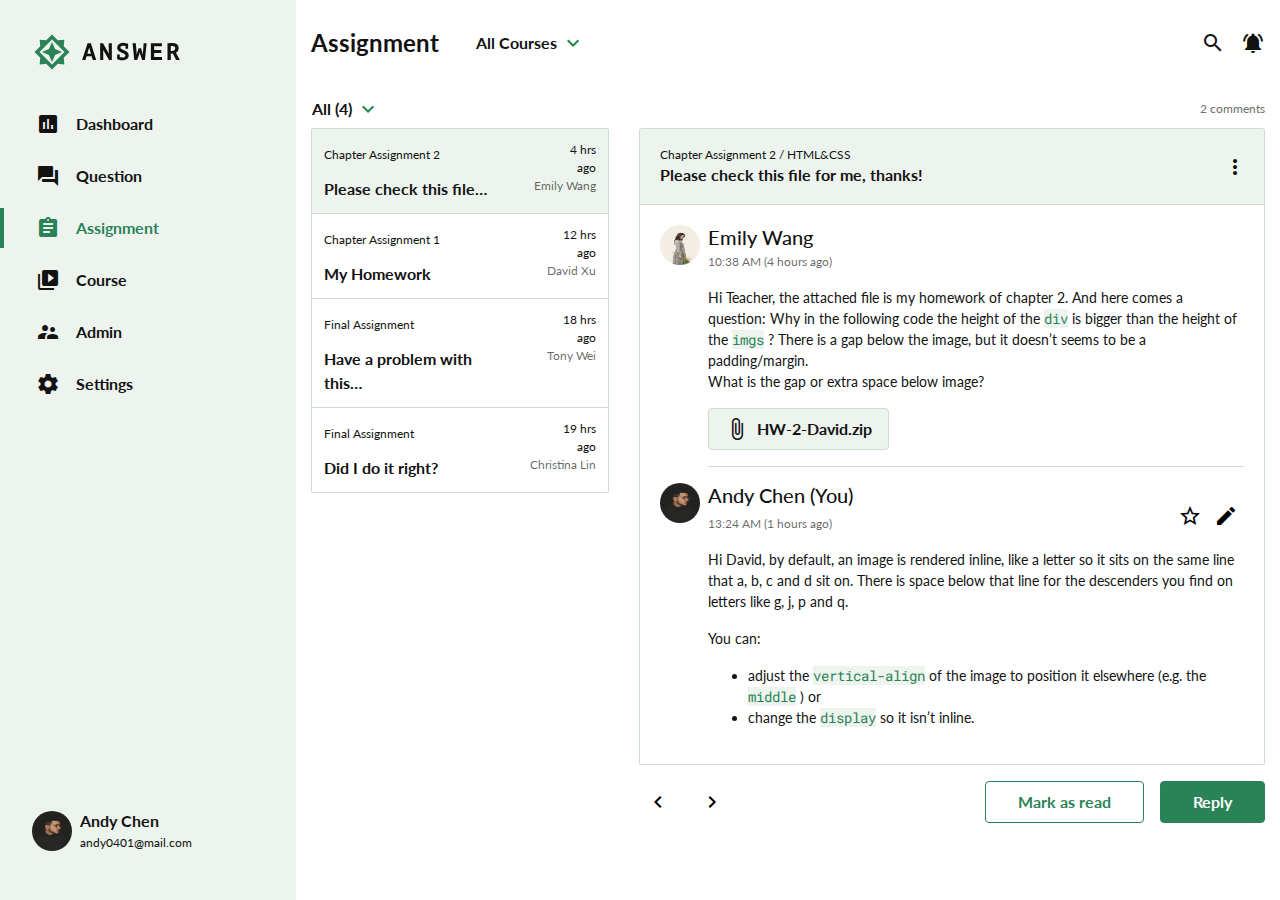
==== index.html @ 5326ee1f "Initial commit" ====
<!DOCTYPE html>
<html lang="en">

  <head>
    <meta charset="UTF-8">
    <meta name="viewport" content="width=device-width, initial-scale=1.0">
    <meta http-equiv="X-UA-Compatible" content="ie=edge">

    <!-- 作者 -->
    <meta name="author" content="" />
    <!-- 關鍵字 -->
    <meta name="keywords" content="" />
    <!-- 網頁說明 -->
    <meta name="description" content="" />
    <!-- 公司名稱 -->
    <meta name="company" content="" />
    <!-- 版權宣告 -->
    <meta name="copyright" content="" />
    <!-- 網站發佈地址 -->
    <meta name="Distribution" content="" />
    <!-- 分享的標題  -->
    <meta property=" og:title" content="" />
    <!-- 分享的內容敘述 -->
    <meta property="og:description" content="" />
    <!-- 分享的網頁連結 -->
    <meta property="og:url" content="" />
    <!--分享在FB的縮圖 -->
    <meta property="og:image" content="" />

    <link rel="shortcut icon" href="./assets/images/logo.ico">
    

    <title>Assignment</title>
    <!-- google fonts -->
    <link href="https://fonts.googleapis.com/css2?family=Lato:wght@400;700&display=swap" rel="stylesheet">
    <link href="https://fonts.googleapis.com/css2?family=Roboto+Mono&display=swap" rel="stylesheet">
    <!-- material icons -->
    <link rel="stylesheet" href="https://fonts.googleapis.com/icon?family=Material+Icons">
    <!-- fontawesome -->
    <link rel="stylesheet" href="https://cdnjs.cloudflare.com/ajax/libs/font-awesome/5.13.0/css/all.min.css" />
    <!-- 編譯 css -->
    <link rel="stylesheet" href="./assets/style/all.css">
  </head>

  <body class="d-flex">
   
    <!-- sidebar -->
    <aside class="sidebar d-flex flex-column justify-content-between">
      <div> 
        <!-- logo -->
      <h1 class="m-6">
        <a href="index.html" class="logo text-hide d-block">
          ANSWER
        </a>
      </h1>

      <!-- menu -->
      <ul class="font-family-lato font-weight-bold">
        <li class="menu-item mb-3">
          <a href="#" class="d-flex align-items-center pl-6 py-2 ">
            <span class="material-icons mr-4">insert_chart</span>
            Dashboard
          </a>
        </li>

        <li class="menu-item mb-3">
          <a href="#" class="d-flex align-items-center pl-6 py-2">
            <span class="material-icons mr-4">forum</span>
            Question
          </a>
        </li>

        <li class="menu-item mb-3">
          <a href="index.html" class="assignment-active d-flex align-items-center pl-6 py-2" data-sidebar="assignment">
            <span class="material-icons mr-4">assignment</span>
            Assignment
          </a>
        </li>

        <li class="menu-item mb-3">
          <a href="#" class="d-flex align-items-center pl-6 py-2">
            <span class="material-icons mr-4">video_library</span>
            Course
          </a>
        </li>
        
        <li class="menu-item mb-3">
          <a href="admin.html" class="admin-active d-flex align-items-center pl-6 py-2" data-sidebar="admin">
            <span class="material-icons mr-4">supervisor_account</span>
            Admin
          </a>
        </li>

        <li class="menu-item mb-3">
          <a href="#" class="d-flex align-items-center pl-6 py-2">
            <span class="material-icons mr-4">settings</span>
            Settings
          </a>
        </li>
      </ul>
      </div>
      

      <!-- account -->
      <div class="media m-6">
        <img src="./assets/images/photo-2.jpeg" class="align-self-start mr-2 photo" alt="stutent's photo">
        <div class="media-body">
          <h5 class="mt-0 mb-1 font-weight-bold font-size-base">Andy Chen</h5>
          <span class="font-size-xs d-block color-gray-800 mb-4">andy0401@mail.com</span>
          
        </div>
      </div>
    </aside>

    <!-- main -->
    <main class="main">
      <div class="container ">
        

        <header class="header  font-family-lato font-weight-bold py-5 mb-1">
  
  <div class="row ">
    
    <div class="col-2 d-flex align-items-center ">
      <h2 class="title m-0 font-weight-bold ">Assignment</h2>
      
    </div>
    
    <div class="col-2">
      <div class="dropdown">
        <button class="btn btn-light-light d-flex align-items-center font-weight-bold px-0" type="button" id="dropdownMenu2" data-toggle="dropdown" aria-haspopup="true" aria-expanded="false">
          All Courses
          <span class="material-icons ml-1 text-secondary">expand_more</span>
          
        </button>
        <div class="dropdown-menu" aria-labelledby="dropdownMenu2">
          <button class="dropdown-item" type="button">HTML / CSS</button>
          <button class="dropdown-item" type="button">Sass</button>
          <button class="dropdown-item" type="button">Boostrap</button>
        </div>
      </div>
    </div>
  
    
    <div class="col-8 d-flex justify-content-end align-items-center ">
      
        <input type="search" id="search">
        <label for="search" class="d-flex align-items-center m-0">
          <a href="#" class="d-block">
            <span class="material-icons d-block">search</span>
          </a>
        </label>
        
        
        <a href="#" class="d-flex align-items-center ml-4">
          <span class="material-icons">notifications_active</span>
        </a>
       
    </div>
  </div>
  
</header>


<section class="content pb-6">
  <div class="row">
    <div class="col">
      <div class="dropdown">
        <button class="btn btn-light-light d-flex align-items-center font-weight-bold px-0" type="button" id="dropdownMenu2" data-toggle="dropdown" aria-haspopup="true" aria-expanded="false">
          All (4)
          <span class="material-icons ml-1 text-secondary">expand_more</span>
          
        </button>
        <div class="dropdown-menu" aria-labelledby="dropdownMenu2">
          <button class="dropdown-item" type="button">HTML / CSS</button>
          <button class="dropdown-item" type="button">Sass</button>
          <button class="dropdown-item" type="button">Boostrap</button>
        </div>
      </div>
    </div>
    <div class="col d-flex justify-content-end align-items-center">
      <span class="comments">2 comments</span>
    </div>
  </div>
  <div class="row">

    <!-- 列表 -->
    <div class="col-4">
      <ul class="list-group">
        <li class="list-group-item px-3 active">
          <div class="row">
            <div class="col-9">
              <span class="font-size-xs">Chapter Assignment 2</span>
            </div>
            <div class="col-3">
              <span class="font-size-xs d-block text-right">4 hrs ago</span>
            </div>
          </div>

          <div class="row">
            <div class="col-8">
              <p class="font-weight-bold mb-0">Please check this file…</p>
            </div>
            <div class="col-4">
              <span class="font-size-xs color-dark-800 d-block text-right">Emily Wang</span>
            </div>
          </div>
        </li>
        <li class="list-group-item px-3">
          <div class="row">
            <div class="col-9">
              <span class="font-size-xs">Chapter Assignment 1</span>
            </div>
            <div class="col-3">
              <span class="font-size-xs d-block text-right">12 hrs ago</span>
            </div>
          </div>

          <div class="row">
            <div class="col-8">
              <p class="font-weight-bold mb-0">My Homework</p>
            </div>
            <div class="col-4">
              <span class="font-size-xs color-dark-800 d-block text-right">David Xu</span>
            </div>
          </div>
        </li>
        <li class="list-group-item px-3">
          <div class="row">
            <div class="col-9">
              <span class="font-size-xs">Final Assignment</span>
            </div>
            <div class="col-3">
              <span class="font-size-xs d-block text-right">18 hrs ago</span>
            </div>
          </div>

          <div class="row">
            <div class="col-8">
              <p class="font-weight-bold mb-0">Have a problem with this…</p>
            </div>
            <div class="col-4">
              <span class="font-size-xs color-dark-800 d-block text-right">Tony Wei</span>
            </div>
          </div>
        </li>        
        <li class="list-group-item px-3">
          <div class="row">
            <div class="col-9">
              <span class="font-size-xs">Final Assignment</span>
            </div>
            <div class="col-3">
              <span class="font-size-xs d-block text-right">19 hrs ago</span>
            </div>
          </div>

          <div class="row">
            <div class="col-8">
              <p class="font-weight-bold mb-0">Did I do it right?</p>
            </div>
            <div class="col-4">
              <span class="font-size-xs color-dark-800 d-block text-right">Christina Lin</span>
            </div>
          </div>
        </li>
      </ul>
    </div>
    <div class="col-8">
      <!-- 列表項目內容 -->
      <div class="card  position-relative">
        <div class="card-header">
          <div class="row">
            <div class="col-11">
              <span class="font-size-xs">Chapter Assignment 2 / HTML&CSS</span>
              <h3 class="font-size-base font-weight-bold">Please check this file for me, thanks!</h3>
            </div>
            <div class="col-1 d-flex align-items-center">
              <a href="#">
                <span class="material-icons d-block">more_vert</span>
              </a>
            </div>
          </div>
        </div>
        <div class="card-body mb-4">
          <!-- 對話內容 -->
          <div class="media">
            <img src="./assets/images/photo-1.jpeg" class="align-self-start mr-2 photo" alt="stutent's photo">
            <div class="media-body">
              <h5 class="mt-0 mb-1">Emily Wang</h5>
              <span class="font-size-xs d-block color-dark-800 mb-4">10:38 AM (4 hours ago)</span>
              <p class="mb-4 font-size-sm">Hi Teacher, the attached file is my homework of chapter 2. And here comes a question: Why in the following code the height of the <code class="code">div</code> is bigger than the height of the <code class="code">imgs</code>  ? There is a gap below the image, but it doesn’t seems to be a padding/margin. <br> What is the gap or extra space below image?</p>
              <button type="button" class="btn btn-file px-4 py-2 font-weight-bold d-flex align-items-center">
                <i class="material-icons mr-2">attach_file</i>
                HW-2-David.zip
              </button>   
              <hr class="hr">                
            </div>
          </div>

          <div class="media">
            <img src="./assets/images/photo-2.jpeg" class="align-self-start mr-2 photo" alt="teacher's photo">
            <div class="media-body">
              <div class="row">
                <div class="col-8">
                  <h5 class="mt-0">Andy Chen (You)</h5>
                  <span class="font-size-xs d-block color-dark-800 mb-4">13:24 AM (1 hours ago)</span>
                </div>
                <div class="col-4 d-flex  justify-content-end">
                  <button class="material-icons btn-edit btn-star">star_border</button>
                  <button class="material-icons btn-edit btn-star-fill">star</button>
                  <button class="material-icons btn-edit">edit</button>
                </div>
              </div>
              <p class="font-size-sm">Hi David, by default, an image is rendered inline, like a letter so it sits on the same line that a, b, c and d sit on. There is space below that line for the descenders you find on letters like g, j, p and q.</p>
              <p class="font-size-sm">You can:</p>
              <ul class="recommand-list font-size-sm pl-7" >
                <li class="">adjust the <code class="code">vertical-align</code>  of the image to position it elsewhere (e.g. the <code class="code">middle</code>  ) or  </li>
                <li class="">change the <code class="code">display</code>  so it isn’t inline.</li>
              </ul>
            </div>
          </div>
          
          
        </div>
        <div class="row">
          <div class="col-6 d-flex align-items-center">
            <button class="material-icons btn-arrow mr-4">chevron_left</button>
            <button class="material-icons btn-arrow">chevron_right</button>
          </div>
          <div class="col-6 d-flex align-items-center justify-content-end">
            <button type="button" class="btn btn-outline-secondary px-6 py-2 font-weight-bold">Mark as read</button>
            <button  class="btn btn-secondary px-6 py-2 font-weight-bold ml-4" onclick="displayManagerReply()">Reply</button>
          </div>
        </div>
        <!-- 回覆區 -->
        <div class="card manager-reply  position-absolute">
          <div class="card-header px-5 py-4">
            <div class="row">
              <div class="col-3 pr-0">
                <div class="dropdown">
                  <button class="btn btn-primary d-flex align-items-center font-weight-bold" type="button" id="dropdownMenu2" data-toggle="dropdown" aria-haspopup="true" aria-expanded="false">
                    Body Text
                    <span class="material-icons ml-2">arrow_drop_down</span>
                    
                  </button>
                  <div class="dropdown-menu" aria-labelledby="dropdownMenu2">
                    <button class="dropdown-item" type="button">h1</button>
                    <button class="dropdown-item" type="button">h2</button>
                    <button class="dropdown-item" type="button">h3</button>
                    <button class="dropdown-item" type="button">h4</button>
                    <button class="dropdown-item" type="button">h5</button>
                    <button class="dropdown-item" type="button">h6</button>
                  </div>
                </div>
              </div>
              <div class="col-9 d-flex align-items-center ">
                <a href="#" class="material-icons d-block mr-5">
                  format_bold
                </a>
                
                <a href="#" class="material-icons d-block mr-5">
                  format_italic
                </a>
                <a href="#" class="material-icons d-block mr-5">
                  format_list_bulleted
                </a>
                <a href="#" class="material-icons d-block mr-5">
                  format_list_numbered
                </a>
                <a href="#" class="material-icons d-block mr-5">
                  insert_photo
                </a>
                <a href="#" class="material-icons d-block mr-5">
                  insert_link
                </a>
                <a href="#" class="material-icons d-block">
                  code
                </a>
              </div>
            </div>
          </div>
          <div class="card-body">
            <textarea name="reply-content" id="reply-content" row="10" placeholder="Reply an answer…" class="reply-content"></textarea>
            <div class="row ">
              <div class="col d-flex justify-content-end">
                <button type="button" class="btn btn-outline-secondary px-6 py-2 font-weight-bold" onclick="hideManagerReply()" >Cancel</button>
                <button  class="btn btn-secondary px-6 py-2 font-weight-bold ml-4" onclick="displayManagerReply()">Reply</button>
              </div>
            </div>
            
          </div>
        </div>
      </div>
      

      
    </div>
  </div>
</section>

<!-- sidebar-active -->
<style>
  .menu-item .assignment-active {
    color: #2A8356;
    border-left: 4px solid #2A8356;
  }
</style>
      </div>
    </main>

   

   

    <script src="./assets/js/vendors.js"></script>
    <script src="./assets/js/all.js"></script>
    
  </body>

</html>
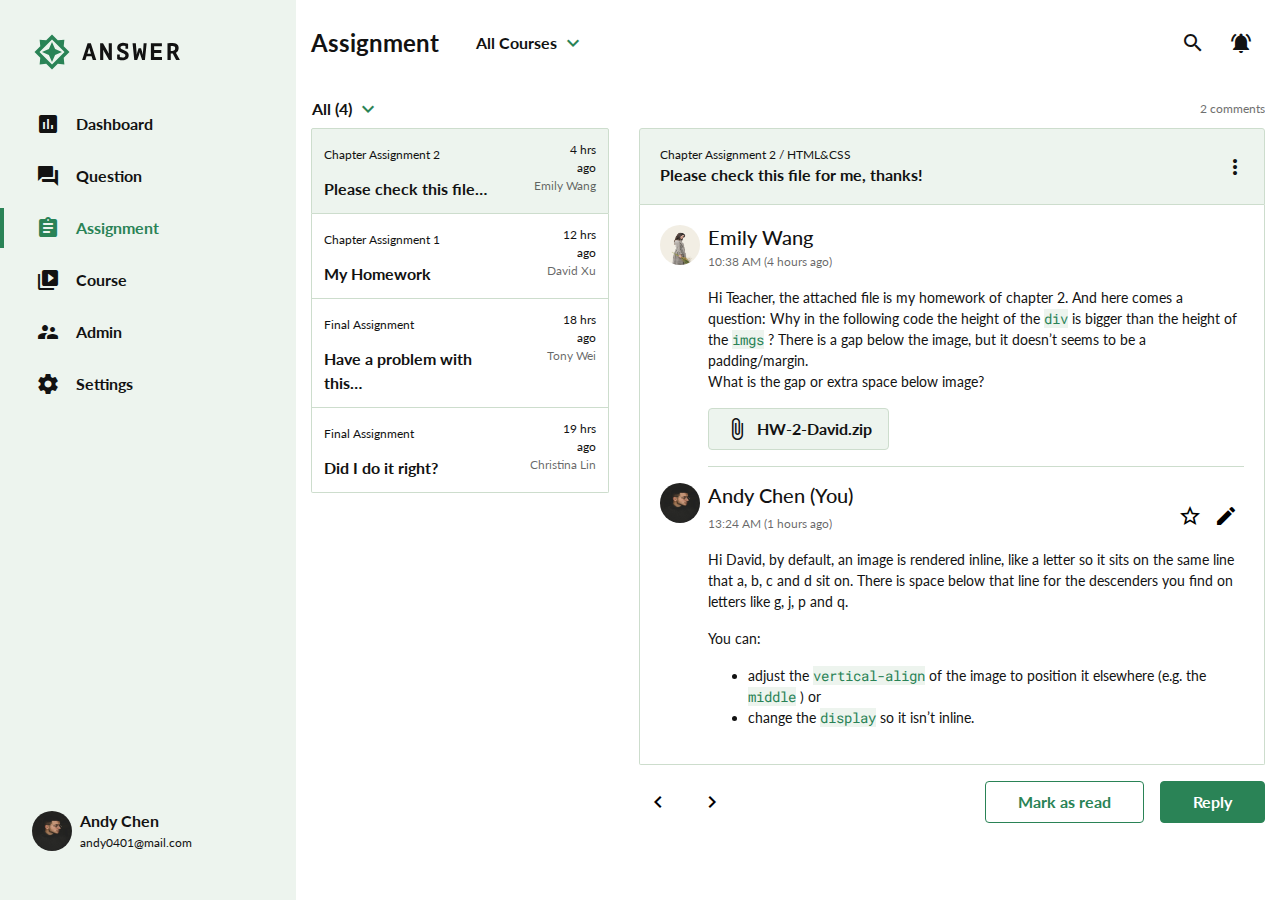
==== commit 192259c7: "修改 v2" ====
--- a/index.html
+++ b/index.html
@@ -152,7 +152,7 @@
         </label>
         
         
-        <a href="#" class="d-flex align-items-center ml-4">
+        <a href="#" class="d-flex align-items-center mr-3 ml-5">
           <span class="material-icons">notifications_active</span>
         </a>
        
